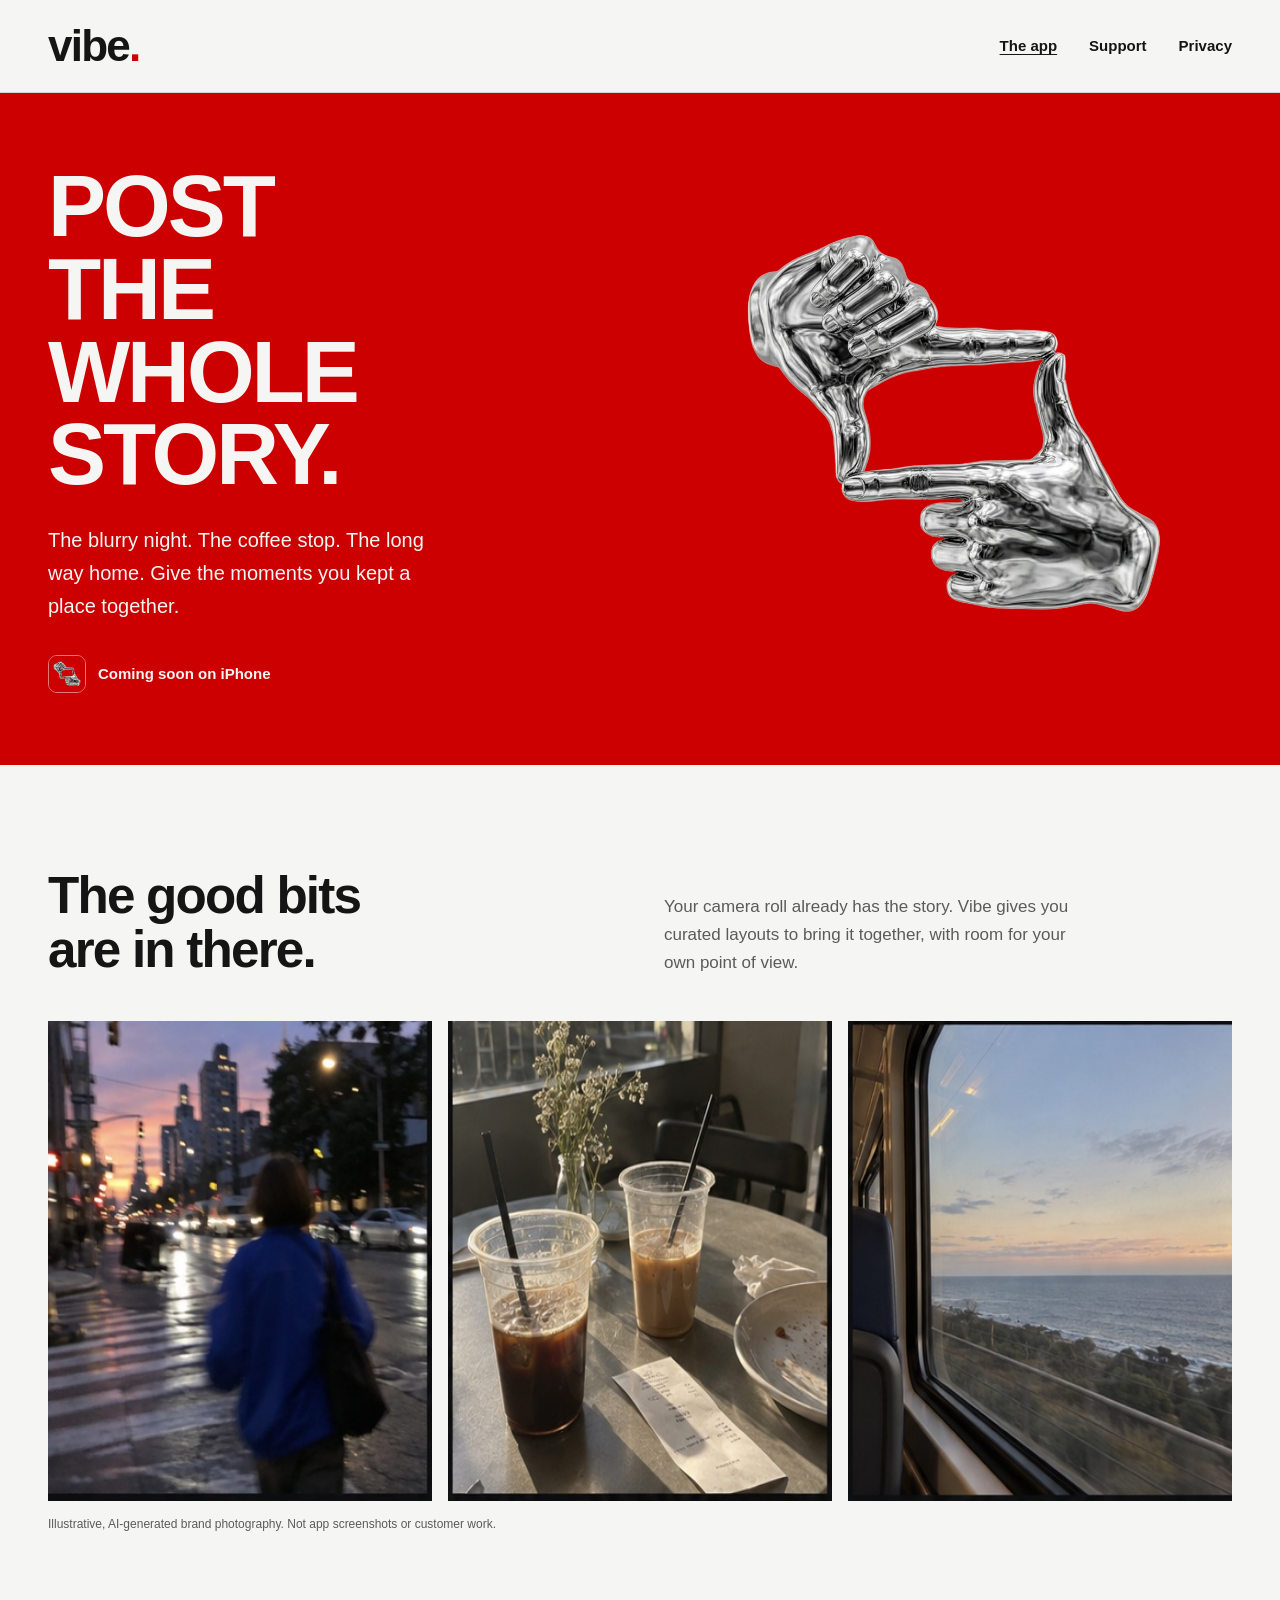
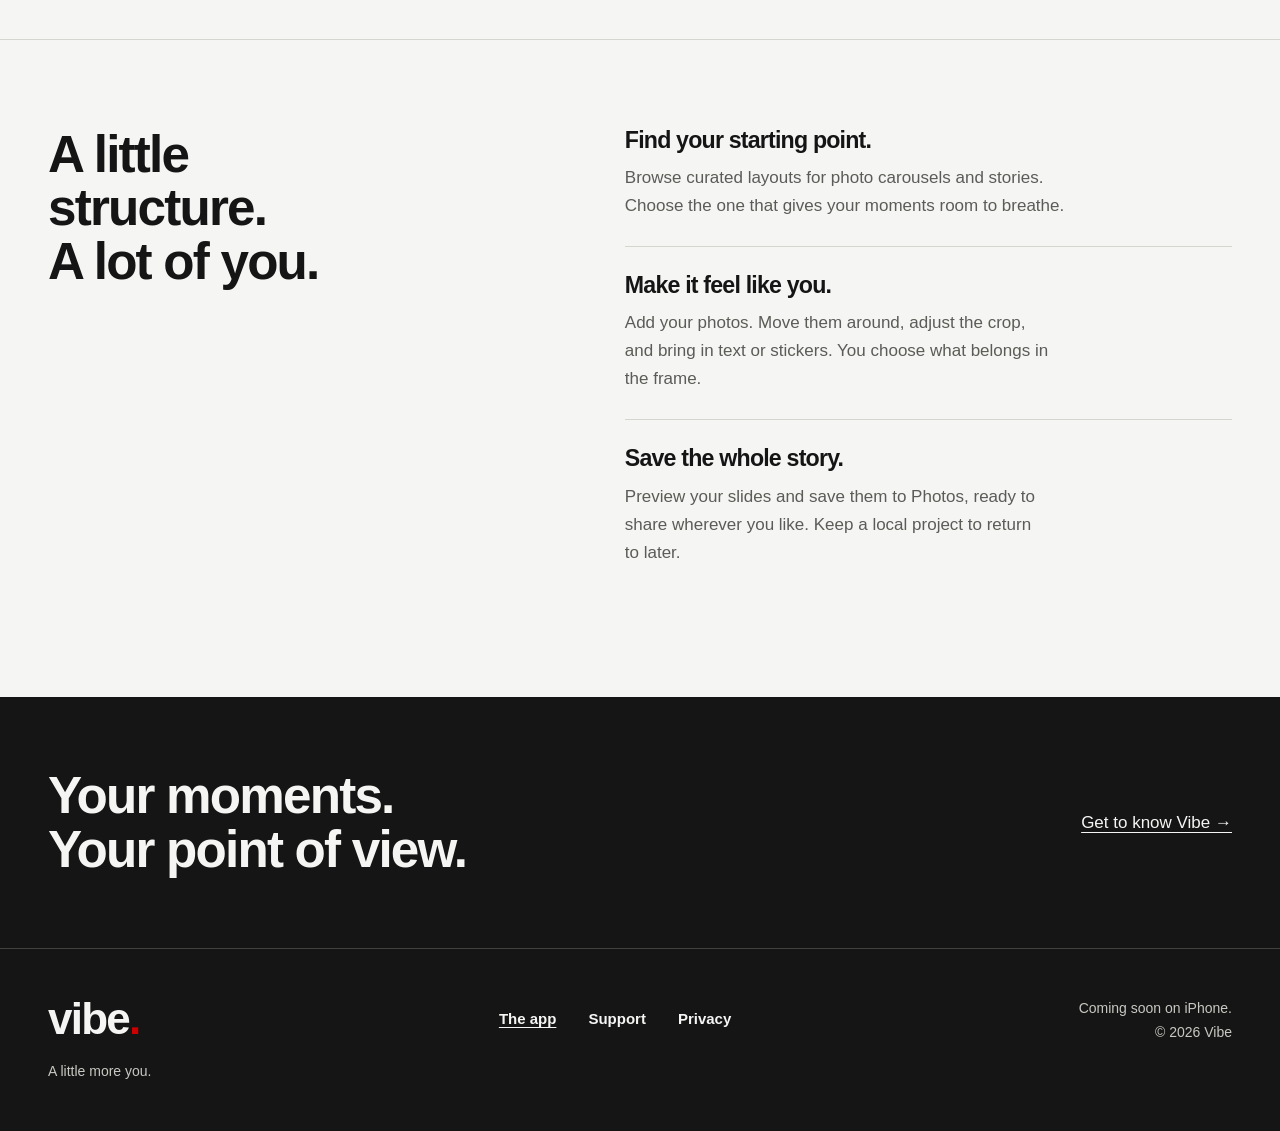
==== site/index.html @ 476f14c0 "Add Vibe marketing, support and draft privacy website" ====
<!doctype html>
<html lang="en">
<head>
  <meta charset="utf-8">
  <meta name="viewport" content="width=device-width, initial-scale=1">
  <meta name="theme-color" content="#CC0000">
  <meta name="description" content="Turn your camera-roll moments into photo carousels and stories. Choose a layout, make it yours, and save your slides. Coming soon on iPhone.">
  <meta property="og:title" content="Vibe — Post the whole story">
  <meta property="og:description" content="Turn your camera-roll moments into photo carousels and stories. Choose a layout, make it yours, and save your slides. Coming soon on iPhone.">
  <meta property="og:type" content="website">
  <title>Vibe — Post the whole story</title>
  <link rel="icon" href="./assets/vibe-app-icon.png" type="image/png">
  <link rel="stylesheet" href="./assets/site.css">
</head>
<body class="home">
  <a class="skip-link" href="#main">Skip to content</a>
  <header class="site-header"><div class="wrap header-inner">
    <a class="wordmark" href="./" aria-label="Vibe home">vibe<span>.</span></a>
    <nav aria-label="Main navigation"><a href="./" aria-current="page">The app</a><a href="./support/">Support</a><a href="./privacy/">Privacy</a></nav>
  </div></header>
  <main id="main" tabindex="-1">
<section class="hero" aria-labelledby="hero-title"><div class="wrap hero-grid">
  <div class="hero-copy"><h1 id="hero-title">Post the whole story.</h1>
    <p>The blurry night. The coffee stop. The long way home. Give the moments you kept a place together.</p>
    <div class="launch-note"><img src="./assets/vibe-app-icon.png" width="38" height="38" alt=""><span>Coming soon on iPhone</span></div>
  </div>
  <img class="hero-art" src="./assets/vibe-app-icon.png" width="1024" height="1024" alt="Vibe’s chrome hands forming a frame on a red background" fetchpriority="high">
</div></section>
<section class="story-section wrap" aria-labelledby="story-title">
  <div class="story-heading"><h2 id="story-title">The good bits are in there.</h2><p>Your camera roll already has the story. Vibe gives you curated layouts to bring it together, with room for your own point of view.</p></div>
  <figure><div class="photo-strip"><div class="photo street" role="img" aria-label="Illustrative photo of a rainy city walk at dusk"></div><div class="photo coffee" role="img" aria-label="Illustrative photo of iced coffees and a receipt on a café table"></div><div class="photo train" role="img" aria-label="Illustrative photo of the sea through a train window"></div></div><figcaption>Illustrative, AI-generated brand photography. Not app screenshots or customer work.</figcaption></figure>
</section>
<section class="how-section"><div class="wrap how-grid"><h2>A little structure.<br>A lot of you.</h2>
  <ul class="steps"><li><h3>Find your starting point.</h3><p>Browse curated layouts for photo carousels and stories. Choose the one that gives your moments room to breathe.</p></li>
  <li><h3>Make it feel like you.</h3><p>Add your photos. Move them around, adjust the crop, and bring in text or stickers. You choose what belongs in the frame.</p></li>
  <li><h3>Save the whole story.</h3><p>Preview your slides and save them to Photos, ready to share wherever you like. Keep a local project to return to later.</p></li></ul>
</div></section>
<section class="closing"><div class="wrap"><h2>Your moments.<br>Your point of view.</h2><a href="./support/">Get to know Vibe →</a></div></section>
</main>
  <footer class="site-footer"><div class="wrap footer-inner">
    <div><a class="wordmark" href="./" aria-label="Vibe home">vibe<span>.</span></a><p>A little more you.</p></div>
    <nav aria-label="Footer navigation"><a href="./" aria-current="page">The app</a><a href="./support/">Support</a><a href="./privacy/">Privacy</a></nav>
    <p class="footer-note">Coming soon on iPhone.<br>© 2026 Vibe</p>
  </div></footer>
</body>
</html>
---- site/assets/site.css ----
:root {
  --red: #cc0000;
  --ink: #151515;
  --paper: #f5f5f3;
  --muted: #5b5b57;
  --line: #d5d5cf;
  --font: -apple-system, BlinkMacSystemFont, "Segoe UI", Helvetica, Arial, sans-serif;
}
* { box-sizing: border-box; }
html { scroll-behavior: smooth; scroll-padding-top: 24px; }
body { margin: 0; background: var(--paper); color: var(--ink); font: 17px/1.65 var(--font); }
h1, h2, h3, p, figure { margin: 0; }
h1, h2, h3 { line-height: 1.05; letter-spacing: -.035em; text-wrap: balance; }
h1, h2 { font-weight: 800; }
h1 { font-size: clamp(3.25rem, 6.8vw, 6rem); }
h2 { font-size: clamp(2.25rem, 4vw, 3.75rem); }
h3 { font-size: 1.45rem; }
p { text-wrap: pretty; }
a { color: inherit; text-underline-offset: .22em; text-decoration-thickness: 1px; }
a:hover { text-decoration-thickness: 2px; }
a:focus-visible, summary:focus-visible { outline: 3px solid var(--red); outline-offset: 5px; }
.hero a:focus-visible, .site-footer a:focus-visible { outline-color: var(--paper); }
::selection { background: var(--red); color: var(--paper); }
.hero ::selection { background: var(--paper); color: var(--red); }
.wrap { width: min(1280px, calc(100% - 96px)); margin-inline: auto; }
.site-header { background: var(--paper); border-bottom: 1px solid var(--line); }
.header-inner { min-height: 92px; display: flex; justify-content: space-between; align-items: center; gap: 24px; }
.wordmark { font-size: 44px; font-weight: 850; line-height: 1; letter-spacing: -.04em; text-decoration: none; }
.wordmark span { color: var(--red); }
nav { display: flex; align-items: center; gap: 32px; font-size: 15px; font-weight: 600; }
nav a { display: inline-flex; align-items: center; min-height: 44px; text-decoration: none; }
nav a:hover, nav a[aria-current] { text-decoration: underline; }
.skip-link { position: fixed; left: 16px; top: -100px; z-index: 10; background: var(--ink); color: var(--paper); padding: 12px 20px; }
.skip-link:focus { top: 16px; }
main:focus { outline: none; }
.hero { background: var(--red); color: var(--paper); }
.hero-grid { display: grid; grid-template-columns: 1.1fr 1fr; align-items: center; gap: 16px; min-height: 640px; padding-block: 58px; }
.hero h1 { max-width: 8ch; text-transform: uppercase; line-height: .95; }
.hero-copy > p { max-width: 37ch; font-size: 20px; margin-top: 28px; }
.launch-note { display: flex; align-items: center; gap: 12px; font-size: 15px; font-weight: 650; margin-top: 32px; }
.launch-note img { width: 38px; height: 38px; border: 1px solid #f5f5f380; border-radius: 9px; }
.hero-art { width: 100%; height: auto; display: block; }
.story-section { padding-block: 104px; }
.story-heading { display: grid; grid-template-columns: 1fr 1fr; gap: 48px; align-items: end; margin-bottom: 44px; }
.story-heading h2 { max-width: 11ch; }
.story-heading p { max-width: 44ch; color: var(--muted); }
.photo-strip { display: grid; grid-template-columns: 1fr 1fr 1fr; gap: 16px; }
.photo { aspect-ratio: 4/5; background-image: url('./camera-roll-atlas.jpg'); background-size: 300% 300%; }
.photo.street { background-position: 0 0; }
.photo.coffee { background-position: 50% 0; }
.photo.train { background-position: 100% 50%; }
figcaption { font-size: 12px; color: var(--muted); margin-top: 14px; }
.how-section { border-top: 1px solid var(--line); padding-block: 88px 104px; }
.how-grid { display: grid; grid-template-columns: .9fr 1.1fr; gap: 80px; }
.how-grid h2 { max-width: 10ch; }
.steps { list-style: none; padding: 0; margin: 0; }
.steps li { padding: 26px 0; border-top: 1px solid var(--line); }
.steps li:first-child { padding-top: 0; border: 0; }
.steps p { color: var(--muted); margin-top: 12px; max-width: 48ch; }
.closing { background: var(--ink); color: var(--paper); padding-block: 72px; }
.closing .wrap { display: flex; align-items: center; justify-content: space-between; gap: 36px; }
.closing h2 { max-width: 15ch; }
.closing a { white-space: nowrap; padding-block: 12px; }
.closing a:focus-visible { outline-color: var(--paper); }
.page-intro { padding-block: 80px 48px; }
.page-intro h1 { max-width: 14ch; }
.page-intro > p { font-size: 20px; color: var(--muted); max-width: 56ch; margin-top: 24px; }
.content-grid { display: grid; grid-template-columns: 240px minmax(0, 1fr); gap: 72px; padding-bottom: 96px; }
.side-nav { display: block; align-self: start; font-size: 14px; border-top: 1px solid var(--line); padding-top: 20px; }
.side-nav a { display: block; min-height: 44px; padding: 9px 0; }
.reading { max-width: 72ch; min-width: 0; }
.reading h2 { font-size: 2rem; margin-bottom: 20px; }
.reading h3 { margin-top: 28px; margin-bottom: 12px; }
.reading p + p { margin-top: 16px; }
.reading section { padding-block: 32px; border-top: 1px solid var(--line); }
.reading section:first-child { padding-top: 0; border: 0; }
.notice { padding: 24px; background: #e8e8e1; margin-bottom: 32px; }
.notice strong { display: block; font-size: 18px; margin-bottom: 8px; }
.notice p { font-size: 15px; }
.draft-label { color: var(--red); font-weight: 700; }
.placeholder { font-weight: 650; overflow-wrap: anywhere; }
.updated { font-size: 14px; color: var(--muted); margin-block: 20px 0; }
.summary-list { margin: 0; padding-left: 22px; }
.summary-list li + li { margin-top: 12px; }
details { border-top: 1px solid var(--line); }
details:last-child { border-bottom: 1px solid var(--line); }
summary { cursor: pointer; padding: 22px 30px 22px 0; font-weight: 650; font-size: 19px; line-height: 1.4; }
summary:hover { color: var(--red); }
details p { padding-bottom: 22px; color: var(--muted); }
.contact-block { margin-top: 40px; }
.site-footer { background: var(--ink); color: var(--paper); border-top: 1px solid #41413e; }
.footer-inner { display: flex; align-items: start; justify-content: space-between; gap: 32px; padding-block: 48px; }
.site-footer p { font-size: 14px; margin-top: 16px; color: #c8c8c2; }
.site-footer .footer-note { margin: 0; text-align: right; }
@media (min-width: 900px) and (prefers-reduced-motion: no-preference) {
  .hero-art { animation: frame-in .8s cubic-bezier(.16, 1, .3, 1) both; }
  @keyframes frame-in { from { transform: translateY(18px); } to { transform: translateY(0); } }
}
@media (max-width: 800px) {
  .wrap { width: calc(100% - 40px); }
  .header-inner { min-height: 78px; gap: 16px; }
  nav { gap: 18px; font-size: 14px; }
  .wordmark { font-size: 38px; }
  .hero-grid { grid-template-columns: 1fr; padding-block: 48px 24px; gap: 0; min-height: auto; }
  .hero h1 { font-size: clamp(3.25rem, 12vw, 6rem); max-width: 9ch; }
  .hero-copy > p { font-size: 18px; margin-top: 24px; }
  .launch-note { margin-top: 24px; }
  .hero-art { width: min(100%, 460px); justify-self: center; }
  .story-section { padding-block: 64px; }
  .story-heading, .how-grid { grid-template-columns: 1fr; gap: 28px; }
  .story-heading { margin-bottom: 28px; }
  .story-heading h2, .how-grid h2 { max-width: 14ch; }
  .photo-strip { gap: 8px; }
  .how-section { padding-block: 56px 64px; }
  .closing { padding-block: 48px; }
  .closing .wrap { align-items: start; flex-direction: column; gap: 20px; }
  .page-intro { padding-block: 48px 36px; }
  .page-intro > p { font-size: 18px; }
  .content-grid { grid-template-columns: 1fr; gap: 32px; padding-bottom: 56px; }
  .side-nav { display: flex; flex-wrap: wrap; gap: 4px 20px; }
  .side-nav a { padding-block: 8px; }
  .reading h2 { font-size: 1.75rem; }
  .notice { padding: 20px; }
  .footer-inner { flex-wrap: wrap; padding-block: 36px; }
  .site-footer nav { width: 100%; order: 3; }
}
@media (max-width: 360px) {
  .wrap { width: calc(100% - 32px); }
  nav { gap: 12px; font-size: 13px; }
  .wordmark { font-size: 34px; }
  .footer-inner { gap: 20px; }
}
@media (prefers-reduced-motion: reduce) {
  html { scroll-behavior: auto; }
  *, *::before, *::after { animation: none !important; transition: none !important; }
}

.page-intro .notice { max-width: 72ch; margin-top: 28px; margin-bottom: 0; }
.policy-nav details, .policy-nav details:last-child { border: 0; width: 100%; }
.policy-nav summary { padding: 4px 0 16px; font-size: 16px; }
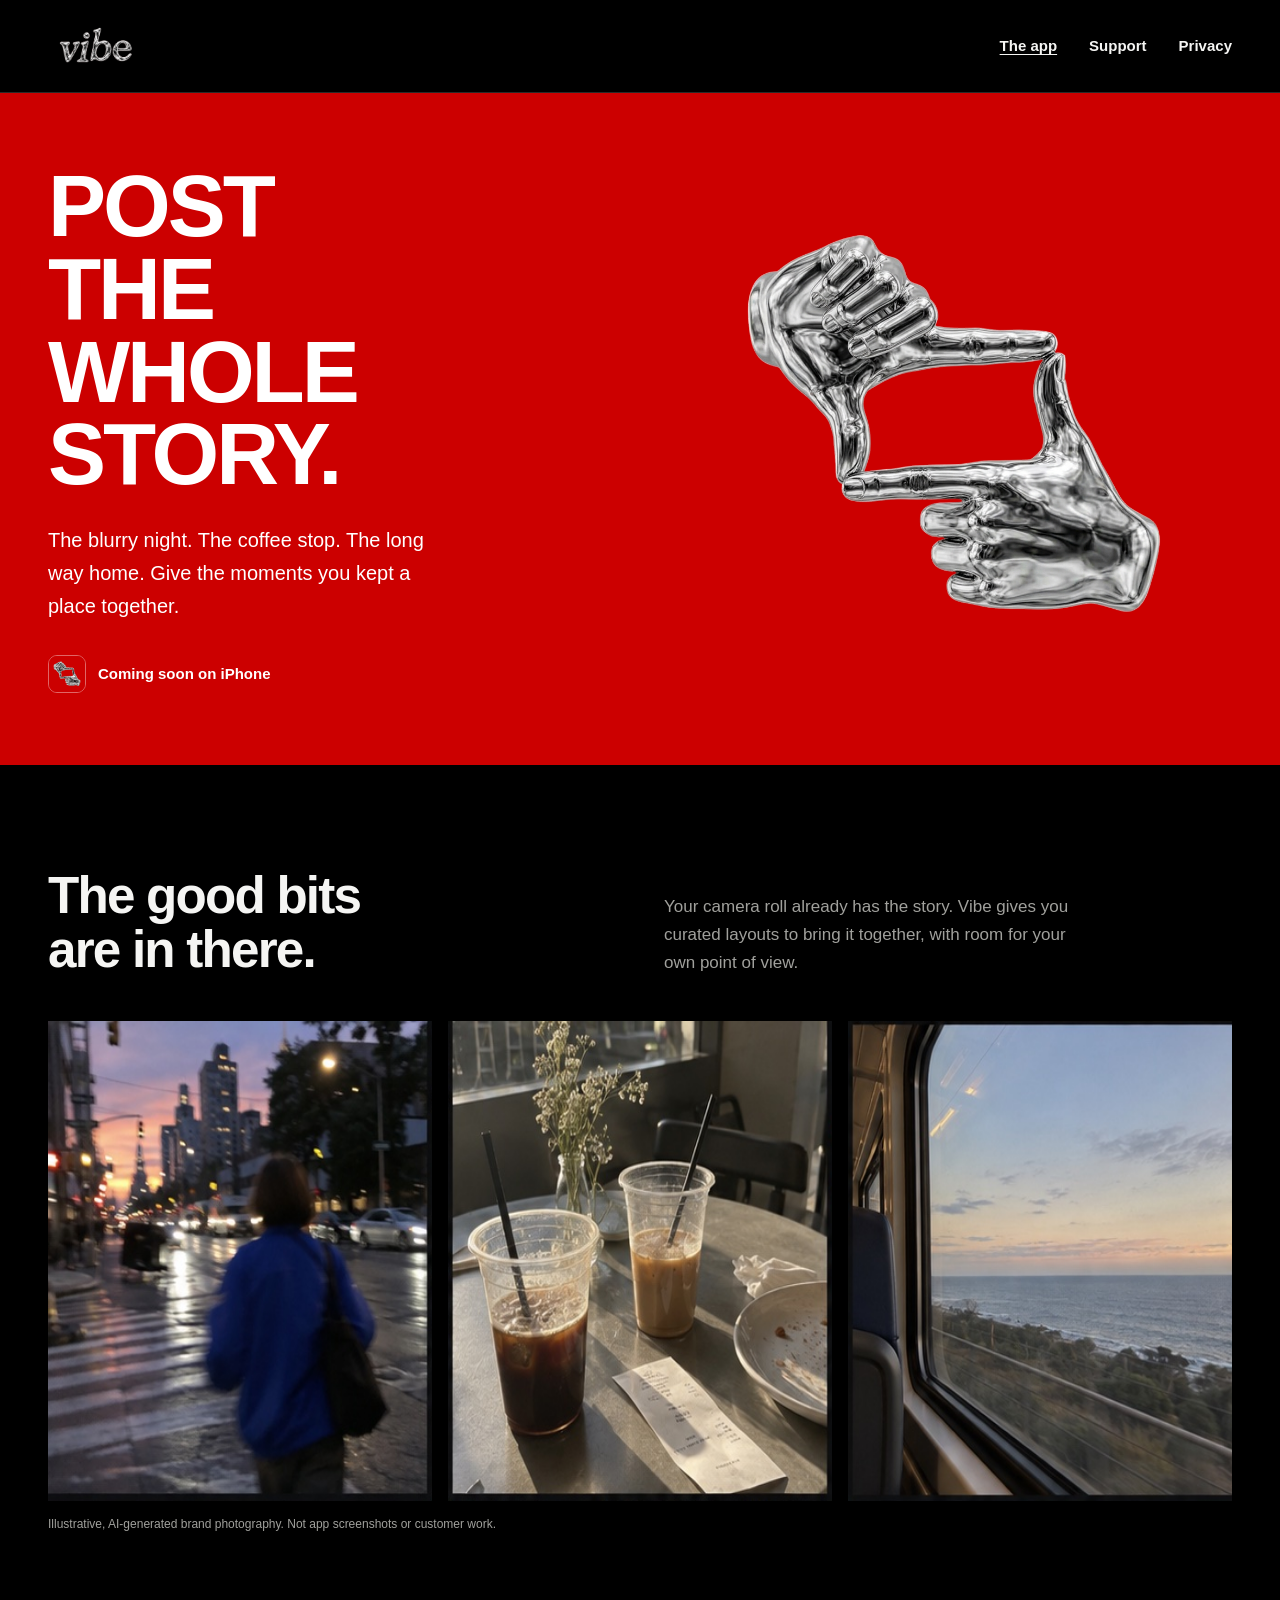
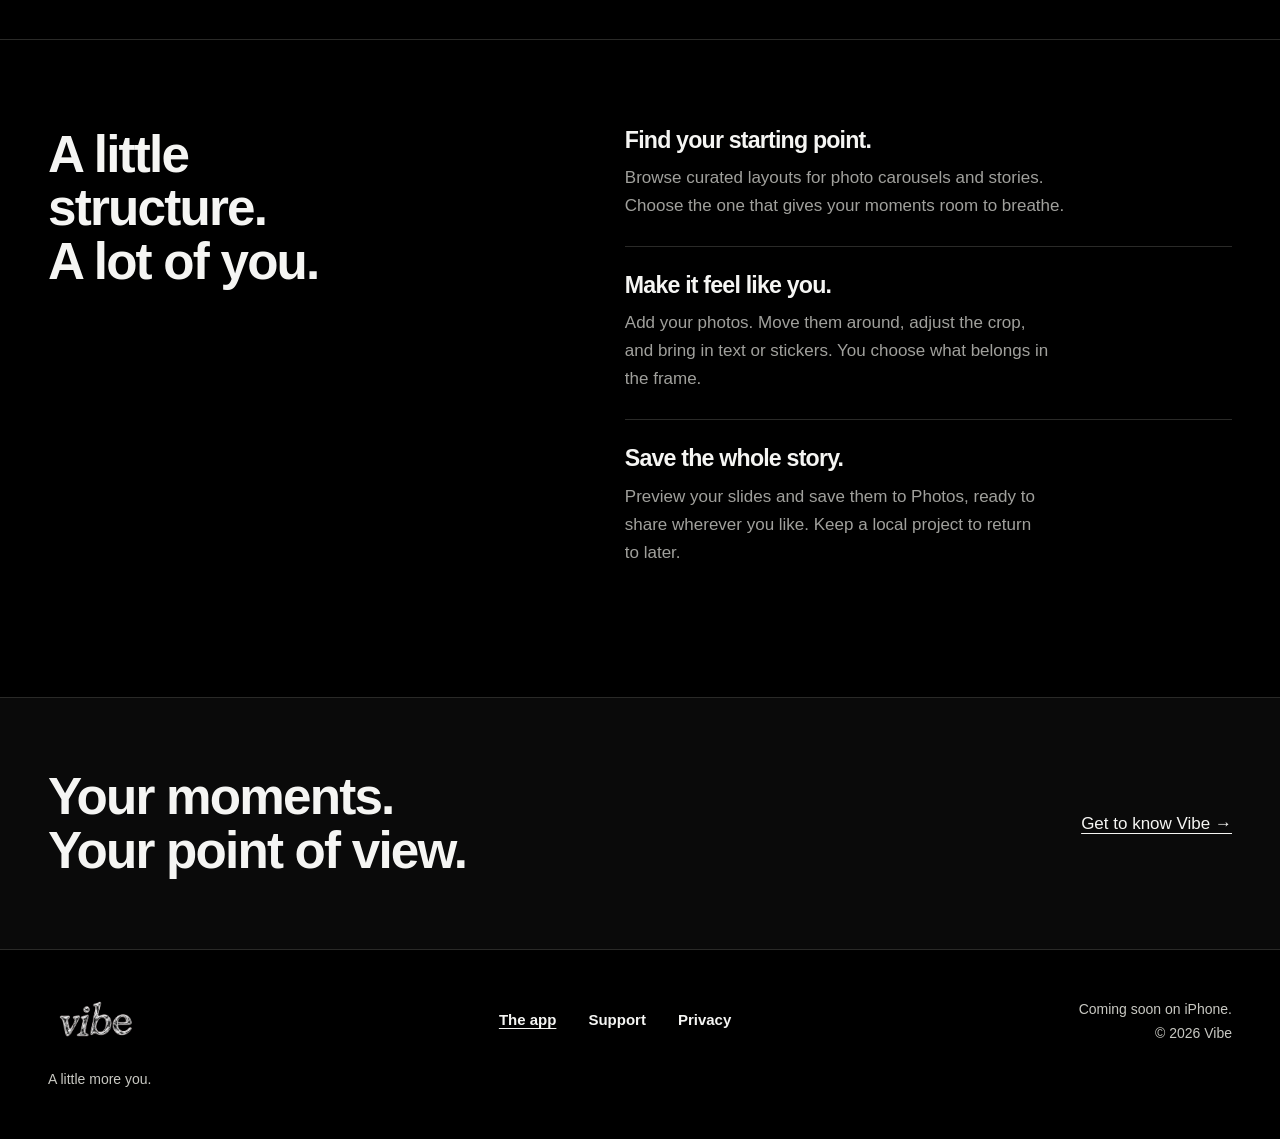
==== commit c1242adc: "Update logo and dark mode styling" ====
--- a/site/index.html
+++ b/site/index.html
@@ -15,7 +15,7 @@
 <body class="home">
   <a class="skip-link" href="#main">Skip to content</a>
   <header class="site-header"><div class="wrap header-inner">
-    <a class="wordmark" href="./" aria-label="Vibe home">vibe<span>.</span></a>
+    <a class="logo-link" href="./" aria-label="Vibe home"><img class="logo-img" src="./assets/vibe-logo.png" width="2095" height="996" alt="Vibe"></a>
     <nav aria-label="Main navigation"><a href="./" aria-current="page">The app</a><a href="./support/">Support</a><a href="./privacy/">Privacy</a></nav>
   </div></header>
   <main id="main" tabindex="-1">
@@ -38,7 +38,7 @@
 <section class="closing"><div class="wrap"><h2>Your moments.<br>Your point of view.</h2><a href="./support/">Get to know Vibe →</a></div></section>
 </main>
   <footer class="site-footer"><div class="wrap footer-inner">
-    <div><a class="wordmark" href="./" aria-label="Vibe home">vibe<span>.</span></a><p>A little more you.</p></div>
+    <div><a class="logo-link" href="./" aria-label="Vibe home"><img class="logo-img" src="./assets/vibe-logo.png" width="2095" height="996" alt="Vibe"></a><p>A little more you.</p></div>
     <nav aria-label="Footer navigation"><a href="./" aria-current="page">The app</a><a href="./support/">Support</a><a href="./privacy/">Privacy</a></nav>
     <p class="footer-note">Coming soon on iPhone.<br>© 2026 Vibe</p>
   </div></footer>
--- a/site/assets/site.css
+++ b/site/assets/site.css
@@ -1,9 +1,10 @@
 :root {
   --red: #cc0000;
-  --ink: #151515;
-  --paper: #f5f5f3;
-  --muted: #5b5b57;
-  --line: #d5d5cf;
+  --ink: #f5f5f3;
+  --paper: #000000;
+  --surface: #121212;
+  --muted: #a0a09c;
+  --line: #2a2a28;
   --font: -apple-system, BlinkMacSystemFont, "Segoe UI", Helvetica, Arial, sans-serif;
 }
 * { box-sizing: border-box; }
@@ -19,26 +20,28 @@
 a { color: inherit; text-underline-offset: .22em; text-decoration-thickness: 1px; }
 a:hover { text-decoration-thickness: 2px; }
 a:focus-visible, summary:focus-visible { outline: 3px solid var(--red); outline-offset: 5px; }
-.hero a:focus-visible, .site-footer a:focus-visible { outline-color: var(--paper); }
-::selection { background: var(--red); color: var(--paper); }
-.hero ::selection { background: var(--paper); color: var(--red); }
+.hero a:focus-visible, .site-footer a:focus-visible { outline-color: var(--ink); }
+::selection { background: var(--red); color: #ffffff; }
+.hero ::selection { background: #ffffff; color: var(--red); }
 .wrap { width: min(1280px, calc(100% - 96px)); margin-inline: auto; }
-.site-header { background: var(--paper); border-bottom: 1px solid var(--line); }
+.site-header { background: #000000; border-bottom: 1px solid var(--line); }
 .header-inner { min-height: 92px; display: flex; justify-content: space-between; align-items: center; gap: 24px; }
+.logo-link { display: inline-flex; align-items: center; text-decoration: none; }
+.logo-img { height: 44px; width: auto; max-width: 140px; display: block; object-fit: contain; }
 .wordmark { font-size: 44px; font-weight: 850; line-height: 1; letter-spacing: -.04em; text-decoration: none; }
 .wordmark span { color: var(--red); }
 nav { display: flex; align-items: center; gap: 32px; font-size: 15px; font-weight: 600; }
 nav a { display: inline-flex; align-items: center; min-height: 44px; text-decoration: none; }
 nav a:hover, nav a[aria-current] { text-decoration: underline; }
-.skip-link { position: fixed; left: 16px; top: -100px; z-index: 10; background: var(--ink); color: var(--paper); padding: 12px 20px; }
+.skip-link { position: fixed; left: 16px; top: -100px; z-index: 10; background: #ffffff; color: #000000; padding: 12px 20px; }
 .skip-link:focus { top: 16px; }
 main:focus { outline: none; }
-.hero { background: var(--red); color: var(--paper); }
+.hero { background: var(--red); color: #ffffff; }
 .hero-grid { display: grid; grid-template-columns: 1.1fr 1fr; align-items: center; gap: 16px; min-height: 640px; padding-block: 58px; }
 .hero h1 { max-width: 8ch; text-transform: uppercase; line-height: .95; }
 .hero-copy > p { max-width: 37ch; font-size: 20px; margin-top: 28px; }
 .launch-note { display: flex; align-items: center; gap: 12px; font-size: 15px; font-weight: 650; margin-top: 32px; }
-.launch-note img { width: 38px; height: 38px; border: 1px solid #f5f5f380; border-radius: 9px; }
+.launch-note img { width: 38px; height: 38px; border: 1px solid rgba(255, 255, 255, 0.4); border-radius: 9px; }
 .hero-art { width: 100%; height: auto; display: block; }
 .story-section { padding-block: 104px; }
 .story-heading { display: grid; grid-template-columns: 1fr 1fr; gap: 48px; align-items: end; margin-bottom: 44px; }
@@ -57,11 +60,11 @@
 .steps li { padding: 26px 0; border-top: 1px solid var(--line); }
 .steps li:first-child { padding-top: 0; border: 0; }
 .steps p { color: var(--muted); margin-top: 12px; max-width: 48ch; }
-.closing { background: var(--ink); color: var(--paper); padding-block: 72px; }
+.closing { background: #0a0a0a; border-top: 1px solid var(--line); color: var(--ink); padding-block: 72px; }
 .closing .wrap { display: flex; align-items: center; justify-content: space-between; gap: 36px; }
 .closing h2 { max-width: 15ch; }
 .closing a { white-space: nowrap; padding-block: 12px; }
-.closing a:focus-visible { outline-color: var(--paper); }
+.closing a:focus-visible { outline-color: var(--ink); }
 .page-intro { padding-block: 80px 48px; }
 .page-intro h1 { max-width: 14ch; }
 .page-intro > p { font-size: 20px; color: var(--muted); max-width: 56ch; margin-top: 24px; }
@@ -74,21 +77,22 @@
 .reading p + p { margin-top: 16px; }
 .reading section { padding-block: 32px; border-top: 1px solid var(--line); }
 .reading section:first-child { padding-top: 0; border: 0; }
-.notice { padding: 24px; background: #e8e8e1; margin-bottom: 32px; }
-.notice strong { display: block; font-size: 18px; margin-bottom: 8px; }
-.notice p { font-size: 15px; }
+.notice { padding: 24px; background: var(--surface); border: 1px solid var(--line); margin-bottom: 32px; }
+.notice strong { display: block; font-size: 18px; margin-bottom: 8px; color: #ffffff; }
+.notice p { font-size: 15px; color: var(--muted); }
 .draft-label { color: var(--red); font-weight: 700; }
-.placeholder { font-weight: 650; overflow-wrap: anywhere; }
+.placeholder { font-weight: 650; overflow-wrap: anywhere; color: #ffffff; }
 .updated { font-size: 14px; color: var(--muted); margin-block: 20px 0; }
 .summary-list { margin: 0; padding-left: 22px; }
+.summary-list li strong { color: #ffffff; }
 .summary-list li + li { margin-top: 12px; }
 details { border-top: 1px solid var(--line); }
 details:last-child { border-bottom: 1px solid var(--line); }
-summary { cursor: pointer; padding: 22px 30px 22px 0; font-weight: 650; font-size: 19px; line-height: 1.4; }
+summary { cursor: pointer; padding: 22px 30px 22px 0; font-weight: 650; font-size: 19px; line-height: 1.4; color: #ffffff; }
 summary:hover { color: var(--red); }
 details p { padding-bottom: 22px; color: var(--muted); }
 .contact-block { margin-top: 40px; }
-.site-footer { background: var(--ink); color: var(--paper); border-top: 1px solid #41413e; }
+.site-footer { background: #000000; color: var(--ink); border-top: 1px solid var(--line); }
 .footer-inner { display: flex; align-items: start; justify-content: space-between; gap: 32px; padding-block: 48px; }
 .site-footer p { font-size: 14px; margin-top: 16px; color: #c8c8c2; }
 .site-footer .footer-note { margin: 0; text-align: right; }
